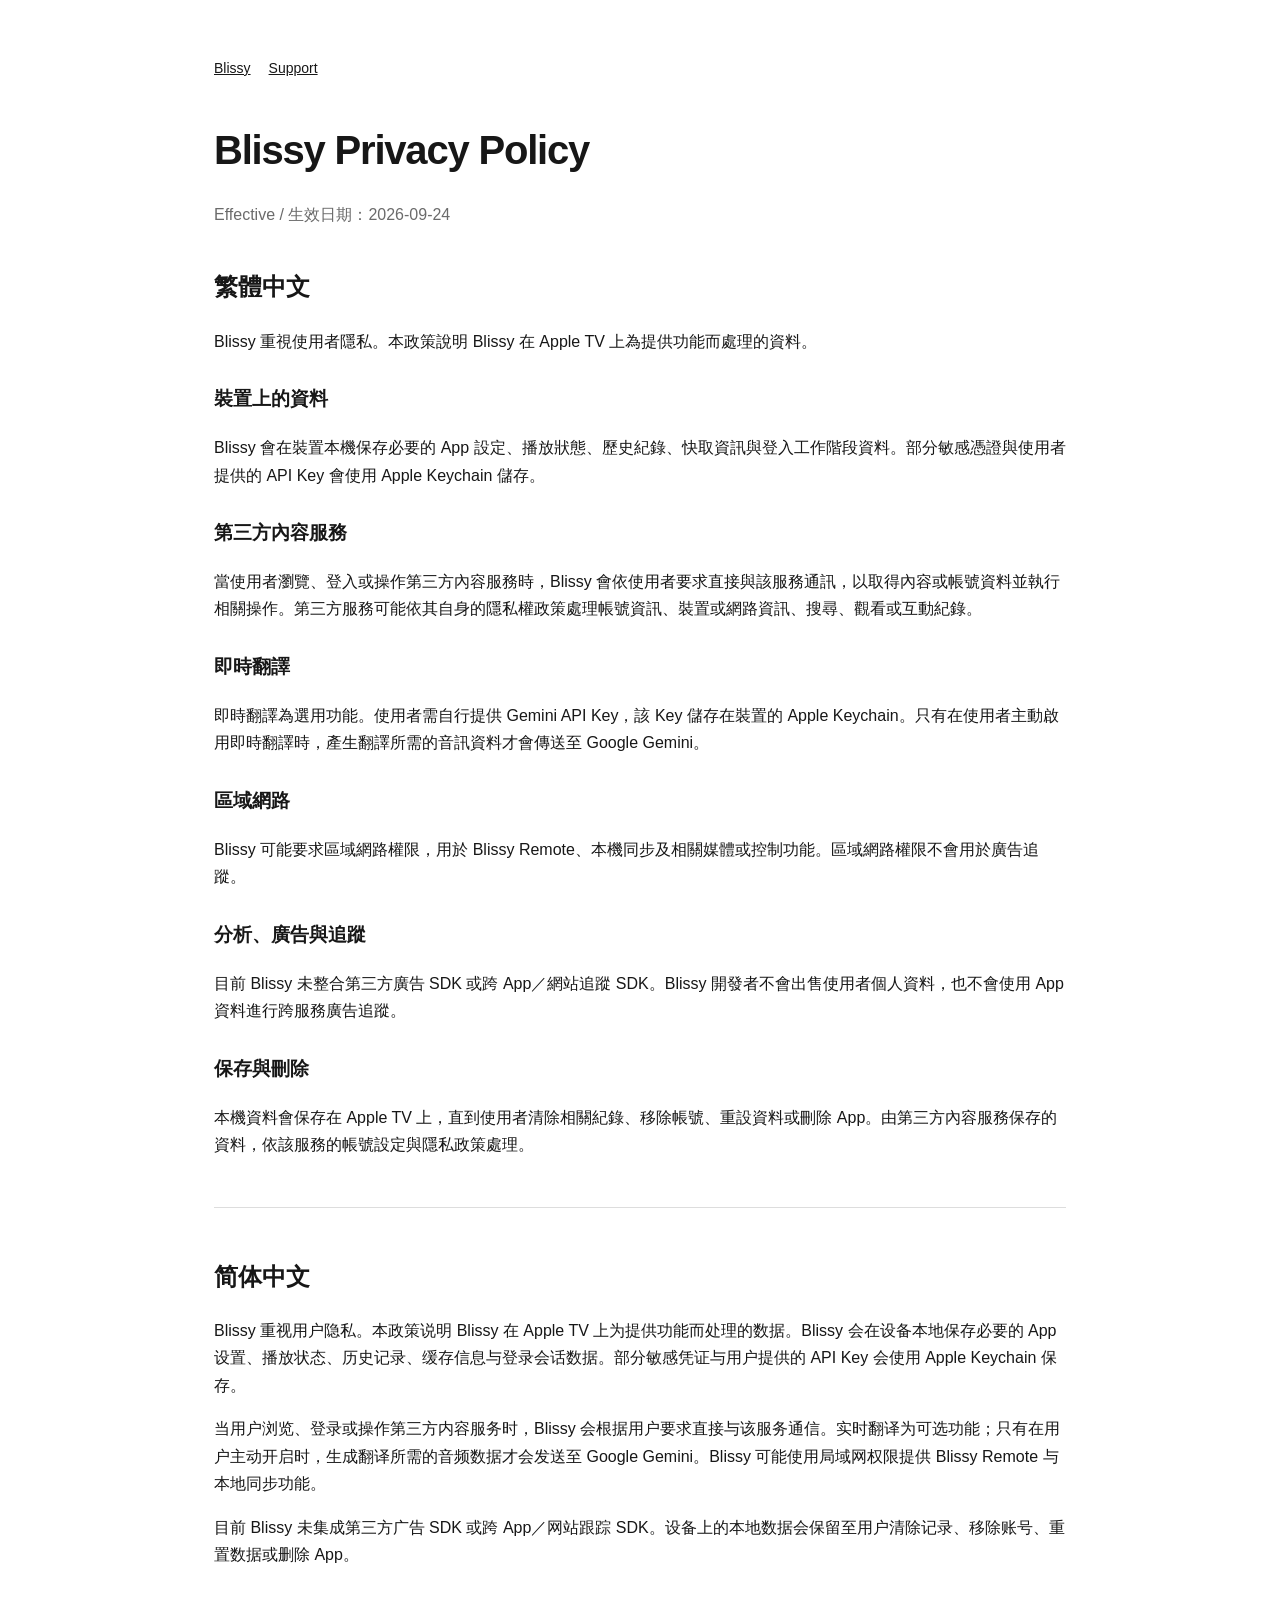
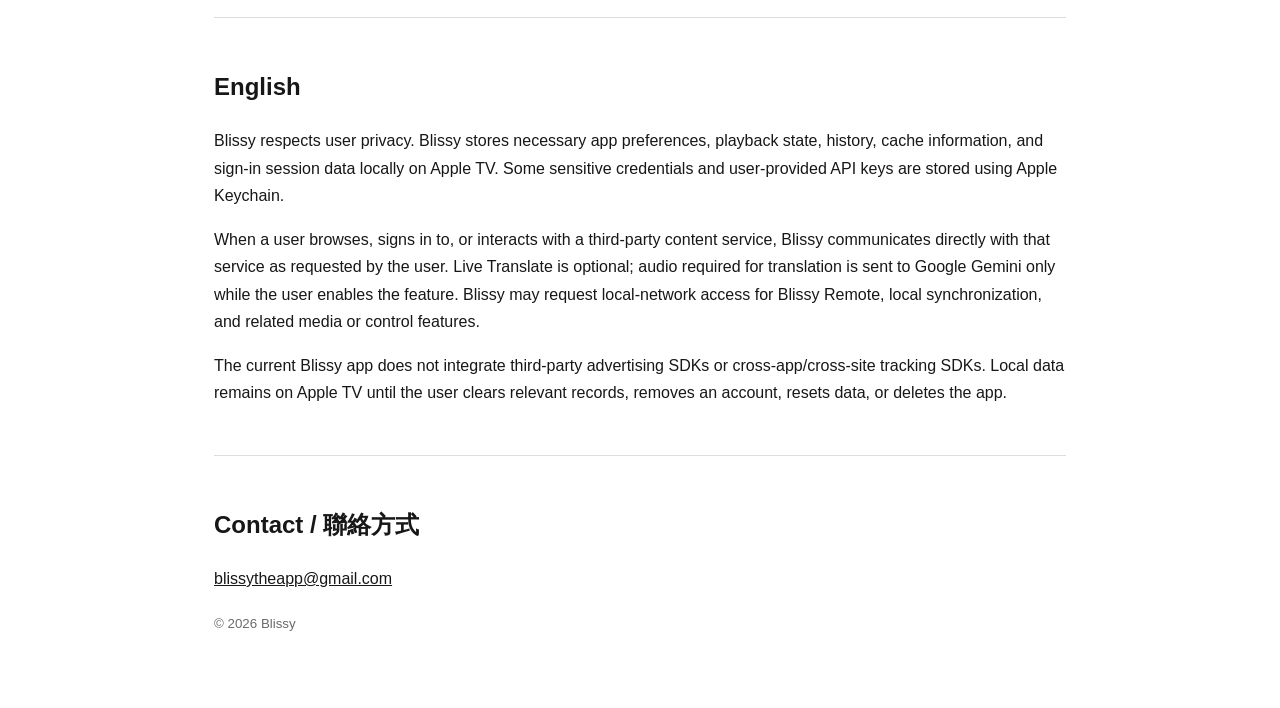
==== privacy.html @ efa43791 "Publish Blissy support and privacy pages" ====
<!doctype html>
<html lang="zh-Hant">
<head>
<meta charset="utf-8">
<meta name="viewport" content="width=device-width,initial-scale=1">
<meta name="description" content="Blissy privacy policy.">
<title>Blissy Privacy Policy</title>
<style>
:root{color-scheme:light dark}
*{box-sizing:border-box}
body{font-family:-apple-system,BlinkMacSystemFont,"SF Pro Text","Segoe UI",sans-serif;max-width:900px;margin:0 auto;padding:56px 24px;line-height:1.72;background:#fff;color:#171717}
nav{margin-bottom:36px;font-size:14px}nav a{margin-right:18px}
h1{font-size:40px;letter-spacing:-.03em;margin:0 0 6px}
h2{margin-top:38px}h3{margin-top:28px}
hr{margin:48px 0;border:0;border-top:1px solid #ddd}
small,.muted{color:#6b6b6b}
a{color:inherit}
@media(prefers-color-scheme:dark){body{background:#0b0b0b;color:#f3f3f3}hr{border-color:#333}small,.muted{color:#aaa}}
</style>
</head>
<body>
<nav><a href="index.html">Blissy</a><a href="support.html">Support</a></nav>
<h1>Blissy Privacy Policy</h1>
<p class="muted">Effective / 生效日期：2026-09-24</p>

<h2>繁體中文</h2>
<p>Blissy 重視使用者隱私。本政策說明 Blissy 在 Apple TV 上為提供功能而處理的資料。</p>
<h3>裝置上的資料</h3>
<p>Blissy 會在裝置本機保存必要的 App 設定、播放狀態、歷史紀錄、快取資訊與登入工作階段資料。部分敏感憑證與使用者提供的 API Key 會使用 Apple Keychain 儲存。</p>
<h3>第三方內容服務</h3>
<p>當使用者瀏覽、登入或操作第三方內容服務時，Blissy 會依使用者要求直接與該服務通訊，以取得內容或帳號資料並執行相關操作。第三方服務可能依其自身的隱私權政策處理帳號資訊、裝置或網路資訊、搜尋、觀看或互動紀錄。</p>
<h3>即時翻譯</h3>
<p>即時翻譯為選用功能。使用者需自行提供 Gemini API Key，該 Key 儲存在裝置的 Apple Keychain。只有在使用者主動啟用即時翻譯時，產生翻譯所需的音訊資料才會傳送至 Google Gemini。</p>
<h3>區域網路</h3>
<p>Blissy 可能要求區域網路權限，用於 Blissy Remote、本機同步及相關媒體或控制功能。區域網路權限不會用於廣告追蹤。</p>
<h3>分析、廣告與追蹤</h3>
<p>目前 Blissy 未整合第三方廣告 SDK 或跨 App／網站追蹤 SDK。Blissy 開發者不會出售使用者個人資料，也不會使用 App 資料進行跨服務廣告追蹤。</p>
<h3>保存與刪除</h3>
<p>本機資料會保存在 Apple TV 上，直到使用者清除相關紀錄、移除帳號、重設資料或刪除 App。由第三方內容服務保存的資料，依該服務的帳號設定與隱私政策處理。</p>

<hr>
<h2>简体中文</h2>
<p>Blissy 重视用户隐私。本政策说明 Blissy 在 Apple TV 上为提供功能而处理的数据。Blissy 会在设备本地保存必要的 App 设置、播放状态、历史记录、缓存信息与登录会话数据。部分敏感凭证与用户提供的 API Key 会使用 Apple Keychain 保存。</p>
<p>当用户浏览、登录或操作第三方内容服务时，Blissy 会根据用户要求直接与该服务通信。实时翻译为可选功能；只有在用户主动开启时，生成翻译所需的音频数据才会发送至 Google Gemini。Blissy 可能使用局域网权限提供 Blissy Remote 与本地同步功能。</p>
<p>目前 Blissy 未集成第三方广告 SDK 或跨 App／网站跟踪 SDK。设备上的本地数据会保留至用户清除记录、移除账号、重置数据或删除 App。</p>

<hr>
<h2>English</h2>
<p>Blissy respects user privacy. Blissy stores necessary app preferences, playback state, history, cache information, and sign-in session data locally on Apple TV. Some sensitive credentials and user-provided API keys are stored using Apple Keychain.</p>
<p>When a user browses, signs in to, or interacts with a third-party content service, Blissy communicates directly with that service as requested by the user. Live Translate is optional; audio required for translation is sent to Google Gemini only while the user enables the feature. Blissy may request local-network access for Blissy Remote, local synchronization, and related media or control features.</p>
<p>The current Blissy app does not integrate third-party advertising SDKs or cross-app/cross-site tracking SDKs. Local data remains on Apple TV until the user clears relevant records, removes an account, resets data, or deletes the app.</p>

<hr>
<h2>Contact / 聯絡方式</h2>
<p><a href="mailto:blissytheapp@gmail.com">blissytheapp@gmail.com</a></p>
<p><small>© 2026 Blissy</small></p>
</body>
</html>
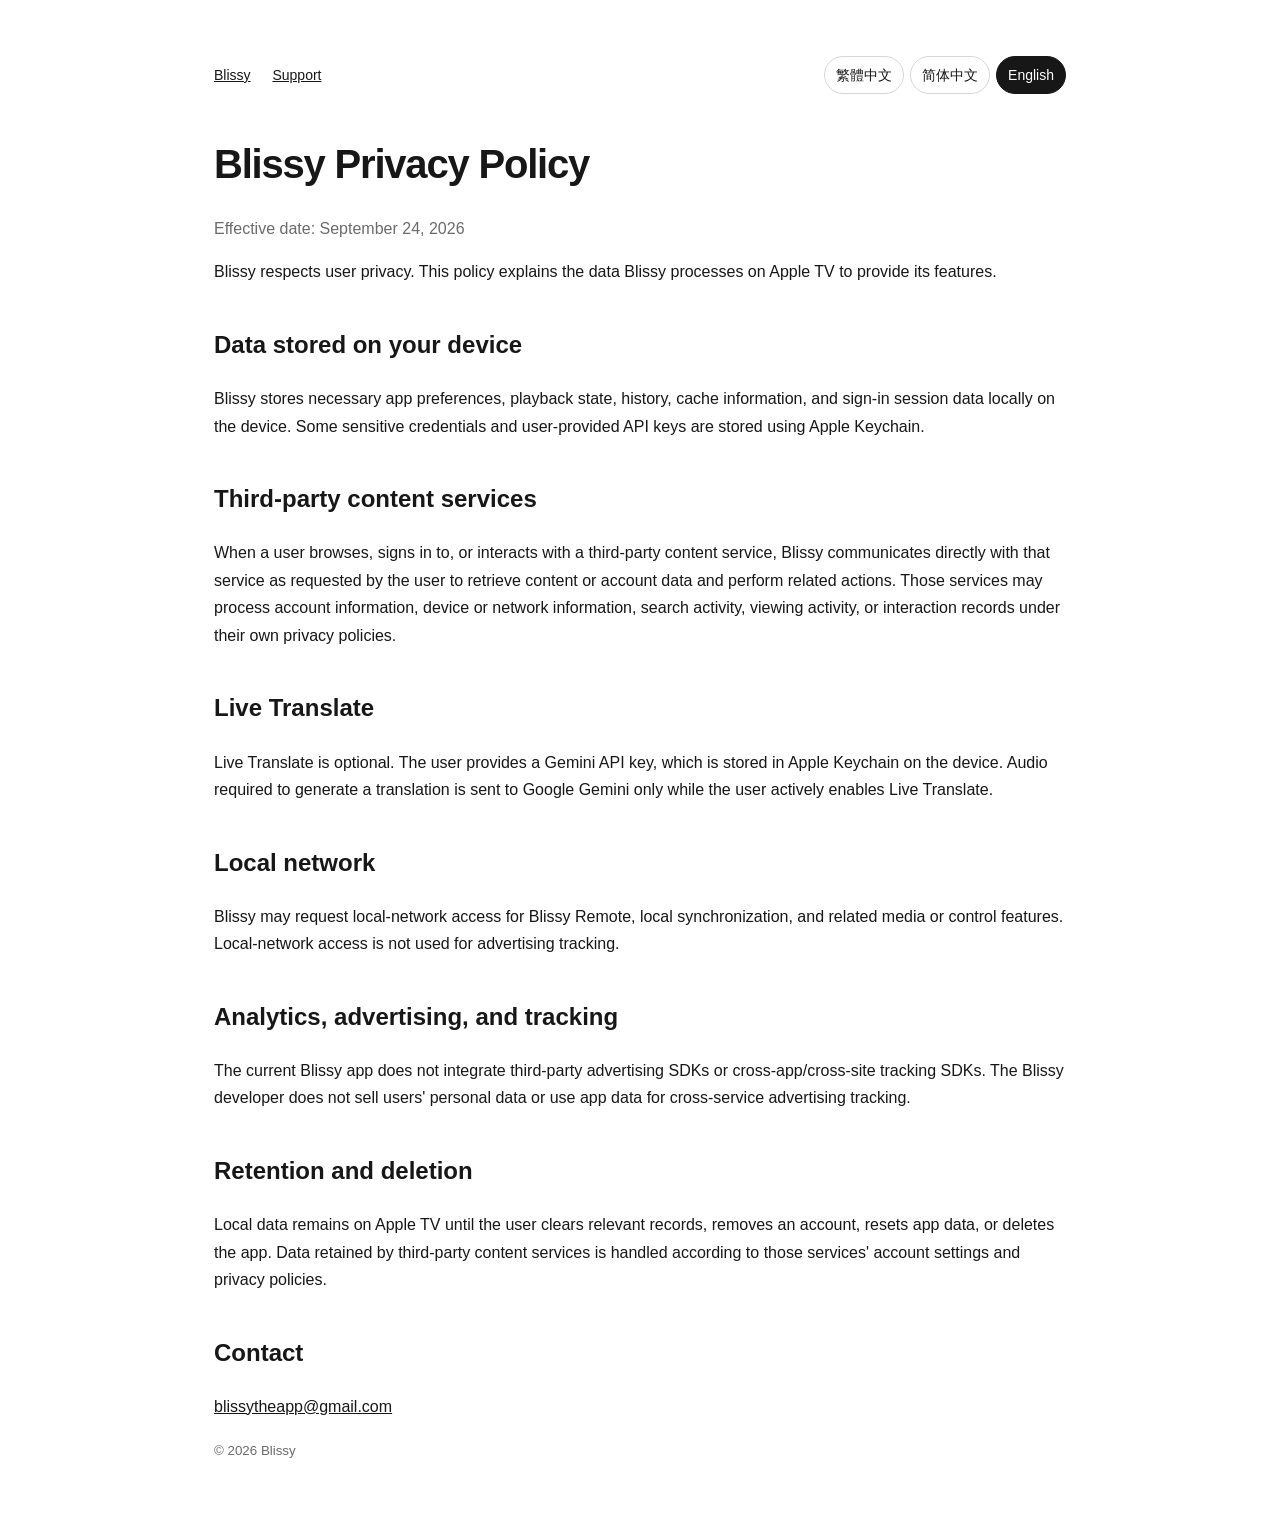
==== commit 7db0a01c: "Fix support and privacy localization" ====
--- a/privacy.html
+++ b/privacy.html
@@ -4,55 +4,136 @@
 <meta charset="utf-8">
 <meta name="viewport" content="width=device-width,initial-scale=1">
 <meta name="description" content="Blissy privacy policy.">
-<title>Blissy Privacy Policy</title>
+<title>Blissy 隱私權政策</title>
 <style>
 :root{color-scheme:light dark}
 *{box-sizing:border-box}
 body{font-family:-apple-system,BlinkMacSystemFont,"SF Pro Text","Segoe UI",sans-serif;max-width:900px;margin:0 auto;padding:56px 24px;line-height:1.72;background:#fff;color:#171717}
-nav{margin-bottom:36px;font-size:14px}nav a{margin-right:18px}
+nav{display:flex;align-items:center;justify-content:space-between;gap:20px;margin-bottom:36px;font-size:14px}
+nav .links a{margin-right:18px}
+.lang-switcher{display:flex;gap:6px;flex-wrap:wrap}
+.lang-switcher button{font:inherit;border:1px solid #d7d7d7;background:transparent;color:inherit;border-radius:999px;padding:6px 11px;cursor:pointer}
+.lang-switcher button[aria-pressed="true"]{background:#171717;color:#fff;border-color:#171717}
 h1{font-size:40px;letter-spacing:-.03em;margin:0 0 6px}
 h2{margin-top:38px}h3{margin-top:28px}
-hr{margin:48px 0;border:0;border-top:1px solid #ddd}
 small,.muted{color:#6b6b6b}
 a{color:inherit}
-@media(prefers-color-scheme:dark){body{background:#0b0b0b;color:#f3f3f3}hr{border-color:#333}small,.muted{color:#aaa}}
+[hidden]{display:none!important}
+@media(max-width:640px){nav{align-items:flex-start;flex-direction:column}.lang-switcher{width:100%}}
+@media(prefers-color-scheme:dark){
+body{background:#0b0b0b;color:#f3f3f3}.muted,small{color:#aaa}
+.lang-switcher button{border-color:#3b3b3b}.lang-switcher button[aria-pressed="true"]{background:#f3f3f3;color:#111;border-color:#f3f3f3}
+}
 </style>
 </head>
 <body>
-<nav><a href="index.html">Blissy</a><a href="support.html">Support</a></nav>
-<h1>Blissy Privacy Policy</h1>
-<p class="muted">Effective / 生效日期：2026-09-24</p>
+<nav>
+  <div class="links"><a href="index.html">Blissy</a> <a id="support-link" href="support.html">支援</a></div>
+  <div class="lang-switcher" aria-label="Language">
+    <button type="button" data-lang="zh-Hant" aria-pressed="true">繁體中文</button>
+    <button type="button" data-lang="zh-Hans" aria-pressed="false">简体中文</button>
+    <button type="button" data-lang="en" aria-pressed="false">English</button>
+  </div>
+</nav>
 
-<h2>繁體中文</h2>
-<p>Blissy 重視使用者隱私。本政策說明 Blissy 在 Apple TV 上為提供功能而處理的資料。</p>
-<h3>裝置上的資料</h3>
-<p>Blissy 會在裝置本機保存必要的 App 設定、播放狀態、歷史紀錄、快取資訊與登入工作階段資料。部分敏感憑證與使用者提供的 API Key 會使用 Apple Keychain 儲存。</p>
-<h3>第三方內容服務</h3>
-<p>當使用者瀏覽、登入或操作第三方內容服務時，Blissy 會依使用者要求直接與該服務通訊，以取得內容或帳號資料並執行相關操作。第三方服務可能依其自身的隱私權政策處理帳號資訊、裝置或網路資訊、搜尋、觀看或互動紀錄。</p>
-<h3>即時翻譯</h3>
-<p>即時翻譯為選用功能。使用者需自行提供 Gemini API Key，該 Key 儲存在裝置的 Apple Keychain。只有在使用者主動啟用即時翻譯時，產生翻譯所需的音訊資料才會傳送至 Google Gemini。</p>
-<h3>區域網路</h3>
-<p>Blissy 可能要求區域網路權限，用於 Blissy Remote、本機同步及相關媒體或控制功能。區域網路權限不會用於廣告追蹤。</p>
-<h3>分析、廣告與追蹤</h3>
-<p>目前 Blissy 未整合第三方廣告 SDK 或跨 App／網站追蹤 SDK。Blissy 開發者不會出售使用者個人資料，也不會使用 App 資料進行跨服務廣告追蹤。</p>
-<h3>保存與刪除</h3>
-<p>本機資料會保存在 Apple TV 上，直到使用者清除相關紀錄、移除帳號、重設資料或刪除 App。由第三方內容服務保存的資料，依該服務的帳號設定與隱私政策處理。</p>
+<main>
+<section data-section-lang="zh-Hant">
+  <h1>Blissy 隱私權政策</h1>
+  <p class="muted">生效日期：2026-09-24</p>
+  <p>Blissy 重視使用者隱私。本政策說明 Blissy 在 Apple TV 上為提供功能而處理的資料。</p>
+  <h2>裝置上的資料</h2>
+  <p>Blissy 會在裝置本機保存必要的 App 設定、播放狀態、歷史紀錄、快取資訊與登入工作階段資料。部分敏感憑證與使用者提供的 API Key 會使用 Apple Keychain 儲存。</p>
+  <h2>第三方內容服務</h2>
+  <p>當使用者瀏覽、登入或操作第三方內容服務時，Blissy 會依使用者要求直接與該服務通訊，以取得內容或帳號資料並執行相關操作。第三方服務可能依其自身的隱私權政策處理帳號資訊、裝置或網路資訊、搜尋、觀看或互動紀錄。</p>
+  <h2>即時翻譯</h2>
+  <p>即時翻譯為選用功能。使用者需自行提供 Gemini API Key，該 Key 儲存在裝置的 Apple Keychain。只有在使用者主動啟用即時翻譯時，產生翻譯所需的音訊資料才會傳送至 Google Gemini。</p>
+  <h2>區域網路</h2>
+  <p>Blissy 可能要求區域網路權限，用於 Blissy Remote、本機同步及相關媒體或控制功能。區域網路權限不會用於廣告追蹤。</p>
+  <h2>分析、廣告與追蹤</h2>
+  <p>目前 Blissy 未整合第三方廣告 SDK 或跨 App／網站追蹤 SDK。Blissy 開發者不會出售使用者個人資料，也不會使用 App 資料進行跨服務廣告追蹤。</p>
+  <h2>保存與刪除</h2>
+  <p>本機資料會保存在 Apple TV 上，直到使用者清除相關紀錄、移除帳號、重設資料或刪除 App。由第三方內容服務保存的資料，依該服務的帳號設定與隱私政策處理。</p>
+  <h2>聯絡方式</h2>
+  <p><a href="mailto:blissytheapp@gmail.com">blissytheapp@gmail.com</a></p>
+</section>
 
-<hr>
-<h2>简体中文</h2>
-<p>Blissy 重视用户隐私。本政策说明 Blissy 在 Apple TV 上为提供功能而处理的数据。Blissy 会在设备本地保存必要的 App 设置、播放状态、历史记录、缓存信息与登录会话数据。部分敏感凭证与用户提供的 API Key 会使用 Apple Keychain 保存。</p>
-<p>当用户浏览、登录或操作第三方内容服务时，Blissy 会根据用户要求直接与该服务通信。实时翻译为可选功能；只有在用户主动开启时，生成翻译所需的音频数据才会发送至 Google Gemini。Blissy 可能使用局域网权限提供 Blissy Remote 与本地同步功能。</p>
-<p>目前 Blissy 未集成第三方广告 SDK 或跨 App／网站跟踪 SDK。设备上的本地数据会保留至用户清除记录、移除账号、重置数据或删除 App。</p>
+<section data-section-lang="zh-Hans" hidden>
+  <h1>Blissy 隐私政策</h1>
+  <p class="muted">生效日期：2026-09-24</p>
+  <p>Blissy 重视用户隐私。本政策说明 Blissy 在 Apple TV 上为提供功能而处理的数据。</p>
+  <h2>设备上的数据</h2>
+  <p>Blissy 会在设备本地保存必要的 App 设置、播放状态、历史记录、缓存信息与登录会话数据。部分敏感凭证与用户提供的 API Key 会使用 Apple Keychain 保存。</p>
+  <h2>第三方内容服务</h2>
+  <p>当用户浏览、登录或操作第三方内容服务时，Blissy 会根据用户要求直接与该服务通信，以获取内容或账号数据并执行相关操作。第三方服务可能根据其自身隐私政策处理账号信息、设备或网络信息、搜索、观看或互动记录。</p>
+  <h2>实时翻译</h2>
+  <p>实时翻译为可选功能。用户需自行提供 Gemini API Key，该 Key 保存在设备的 Apple Keychain 中。只有在用户主动开启实时翻译时，生成翻译所需的音频数据才会发送至 Google Gemini。</p>
+  <h2>局域网</h2>
+  <p>Blissy 可能请求局域网权限，用于 Blissy Remote、本地同步及相关媒体或控制功能。局域网权限不会用于广告跟踪。</p>
+  <h2>分析、广告与跟踪</h2>
+  <p>目前 Blissy 未集成第三方广告 SDK 或跨 App／网站跟踪 SDK。Blissy 开发者不会出售用户个人数据，也不会使用 App 数据进行跨服务广告跟踪。</p>
+  <h2>保存与删除</h2>
+  <p>本地数据会保存在 Apple TV 上，直到用户清除相关记录、移除账号、重置数据或删除 App。由第三方内容服务保存的数据，按照该服务的账号设置与隐私政策处理。</p>
+  <h2>联系方式</h2>
+  <p><a href="mailto:blissytheapp@gmail.com">blissytheapp@gmail.com</a></p>
+</section>
 
-<hr>
-<h2>English</h2>
-<p>Blissy respects user privacy. Blissy stores necessary app preferences, playback state, history, cache information, and sign-in session data locally on Apple TV. Some sensitive credentials and user-provided API keys are stored using Apple Keychain.</p>
-<p>When a user browses, signs in to, or interacts with a third-party content service, Blissy communicates directly with that service as requested by the user. Live Translate is optional; audio required for translation is sent to Google Gemini only while the user enables the feature. Blissy may request local-network access for Blissy Remote, local synchronization, and related media or control features.</p>
-<p>The current Blissy app does not integrate third-party advertising SDKs or cross-app/cross-site tracking SDKs. Local data remains on Apple TV until the user clears relevant records, removes an account, resets data, or deletes the app.</p>
+<section data-section-lang="en" hidden>
+  <h1>Blissy Privacy Policy</h1>
+  <p class="muted">Effective date: September 24, 2026</p>
+  <p>Blissy respects user privacy. This policy explains the data Blissy processes on Apple TV to provide its features.</p>
+  <h2>Data stored on your device</h2>
+  <p>Blissy stores necessary app preferences, playback state, history, cache information, and sign-in session data locally on the device. Some sensitive credentials and user-provided API keys are stored using Apple Keychain.</p>
+  <h2>Third-party content services</h2>
+  <p>When a user browses, signs in to, or interacts with a third-party content service, Blissy communicates directly with that service as requested by the user to retrieve content or account data and perform related actions. Those services may process account information, device or network information, search activity, viewing activity, or interaction records under their own privacy policies.</p>
+  <h2>Live Translate</h2>
+  <p>Live Translate is optional. The user provides a Gemini API key, which is stored in Apple Keychain on the device. Audio required to generate a translation is sent to Google Gemini only while the user actively enables Live Translate.</p>
+  <h2>Local network</h2>
+  <p>Blissy may request local-network access for Blissy Remote, local synchronization, and related media or control features. Local-network access is not used for advertising tracking.</p>
+  <h2>Analytics, advertising, and tracking</h2>
+  <p>The current Blissy app does not integrate third-party advertising SDKs or cross-app/cross-site tracking SDKs. The Blissy developer does not sell users' personal data or use app data for cross-service advertising tracking.</p>
+  <h2>Retention and deletion</h2>
+  <p>Local data remains on Apple TV until the user clears relevant records, removes an account, resets app data, or deletes the app. Data retained by third-party content services is handled according to those services' account settings and privacy policies.</p>
+  <h2>Contact</h2>
+  <p><a href="mailto:blissytheapp@gmail.com">blissytheapp@gmail.com</a></p>
+</section>
+</main>
 
-<hr>
-<h2>Contact / 聯絡方式</h2>
-<p><a href="mailto:blissytheapp@gmail.com">blissytheapp@gmail.com</a></p>
 <p><small>© 2026 Blissy</small></p>
+
+<script>
+(() => {
+  const sections = [...document.querySelectorAll("[data-section-lang]")];
+  const buttons = [...document.querySelectorAll("[data-lang]")];
+  const supportLink = document.getElementById("support-link");
+  const labels = {
+    "zh-Hant": {title:"Blissy 隱私權政策", support:"支援"},
+    "zh-Hans": {title:"Blissy 隐私政策", support:"支持"},
+    "en": {title:"Blissy Privacy Policy", support:"Support"}
+  };
+
+  function normalize(value){
+    const v = (value || "").toLowerCase();
+    if (v.startsWith("zh-hant") || v.startsWith("zh-tw") || v.startsWith("zh-hk") || v.startsWith("zh-mo")) return "zh-Hant";
+    if (v.startsWith("zh")) return "zh-Hans";
+    return "en";
+  }
+
+  function setLanguage(lang, persist){
+    const chosen = labels[lang] ? lang : "en";
+    document.documentElement.lang = chosen;
+    document.title = labels[chosen].title;
+    supportLink.textContent = labels[chosen].support;
+    sections.forEach(section => { section.hidden = section.dataset.sectionLang !== chosen; });
+    buttons.forEach(button => { button.setAttribute("aria-pressed", String(button.dataset.lang === chosen)); });
+    if (persist) { try { localStorage.setItem("blissy-language", chosen); } catch (_) {} }
+  }
+
+  let saved = null;
+  try { saved = localStorage.getItem("blissy-language"); } catch (_) {}
+  const detected = saved || normalize((navigator.languages && navigator.languages[0]) || navigator.language);
+  setLanguage(detected, false);
+  buttons.forEach(button => button.addEventListener("click", () => setLanguage(button.dataset.lang, true)));
+})();
+</script>
 </body>
 </html>
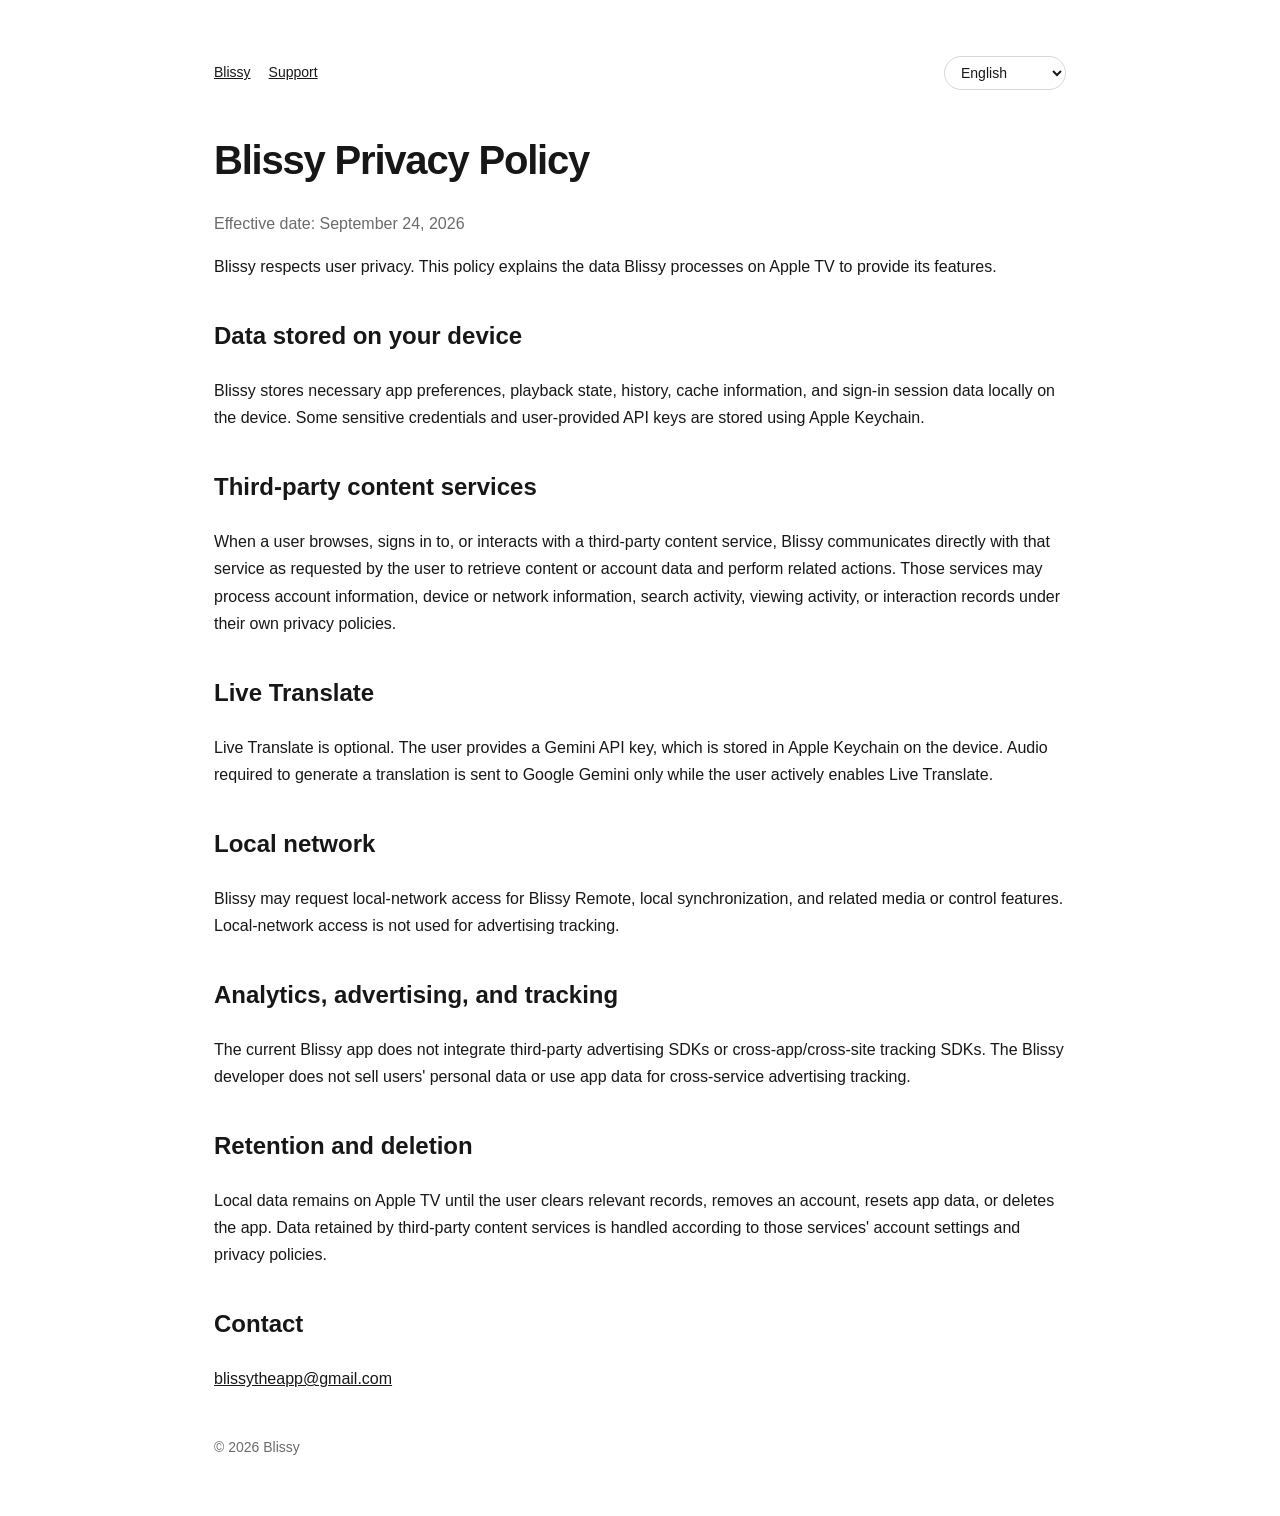
==== commit 1afa5f8e: "Unify site language switching" ====
--- a/privacy.html
+++ b/privacy.html
@@ -5,135 +5,47 @@
 <meta name="viewport" content="width=device-width,initial-scale=1">
 <meta name="description" content="Blissy privacy policy.">
 <title>Blissy 隱私權政策</title>
-<style>
-:root{color-scheme:light dark}
-*{box-sizing:border-box}
-body{font-family:-apple-system,BlinkMacSystemFont,"SF Pro Text","Segoe UI",sans-serif;max-width:900px;margin:0 auto;padding:56px 24px;line-height:1.72;background:#fff;color:#171717}
-nav{display:flex;align-items:center;justify-content:space-between;gap:20px;margin-bottom:36px;font-size:14px}
-nav .links a{margin-right:18px}
-.lang-switcher{display:flex;gap:6px;flex-wrap:wrap}
-.lang-switcher button{font:inherit;border:1px solid #d7d7d7;background:transparent;color:inherit;border-radius:999px;padding:6px 11px;cursor:pointer}
-.lang-switcher button[aria-pressed="true"]{background:#171717;color:#fff;border-color:#171717}
-h1{font-size:40px;letter-spacing:-.03em;margin:0 0 6px}
-h2{margin-top:38px}h3{margin-top:28px}
-small,.muted{color:#6b6b6b}
-a{color:inherit}
-[hidden]{display:none!important}
-@media(max-width:640px){nav{align-items:flex-start;flex-direction:column}.lang-switcher{width:100%}}
-@media(prefers-color-scheme:dark){
-body{background:#0b0b0b;color:#f3f3f3}.muted,small{color:#aaa}
-.lang-switcher button{border-color:#3b3b3b}.lang-switcher button[aria-pressed="true"]{background:#f3f3f3;color:#111;border-color:#f3f3f3}
-}
-</style>
+<link rel="stylesheet" href="site.css">
 </head>
-<body>
+<body data-page="privacy">
 <nav>
-  <div class="links"><a href="index.html">Blissy</a> <a id="support-link" href="support.html">支援</a></div>
-  <div class="lang-switcher" aria-label="Language">
-    <button type="button" data-lang="zh-Hant" aria-pressed="true">繁體中文</button>
-    <button type="button" data-lang="zh-Hans" aria-pressed="false">简体中文</button>
-    <button type="button" data-lang="en" aria-pressed="false">English</button>
+  <div class="links"><a href="index.html">Blissy</a><a href="support.html" data-i18n="navSupport">支援</a></div>
+  <div class="lang-switcher">
+    <select id="language-selector" data-i18n-aria-label="languageSelector" aria-label="語言">
+      <option value="zh-Hant">繁體中文</option>
+      <option value="zh-Hans">简体中文</option>
+      <option value="en">English</option>
+    </select>
   </div>
 </nav>
 
-<main>
-<section data-section-lang="zh-Hant">
-  <h1>Blissy 隱私權政策</h1>
-  <p class="muted">生效日期：2026-09-24</p>
-  <p>Blissy 重視使用者隱私。本政策說明 Blissy 在 Apple TV 上為提供功能而處理的資料。</p>
-  <h2>裝置上的資料</h2>
-  <p>Blissy 會在裝置本機保存必要的 App 設定、播放狀態、歷史紀錄、快取資訊與登入工作階段資料。部分敏感憑證與使用者提供的 API Key 會使用 Apple Keychain 儲存。</p>
-  <h2>第三方內容服務</h2>
-  <p>當使用者瀏覽、登入或操作第三方內容服務時，Blissy 會依使用者要求直接與該服務通訊，以取得內容或帳號資料並執行相關操作。第三方服務可能依其自身的隱私權政策處理帳號資訊、裝置或網路資訊、搜尋、觀看或互動紀錄。</p>
-  <h2>即時翻譯</h2>
-  <p>即時翻譯為選用功能。使用者需自行提供 Gemini API Key，該 Key 儲存在裝置的 Apple Keychain。只有在使用者主動啟用即時翻譯時，產生翻譯所需的音訊資料才會傳送至 Google Gemini。</p>
-  <h2>區域網路</h2>
-  <p>Blissy 可能要求區域網路權限，用於 Blissy Remote、本機同步及相關媒體或控制功能。區域網路權限不會用於廣告追蹤。</p>
-  <h2>分析、廣告與追蹤</h2>
-  <p>目前 Blissy 未整合第三方廣告 SDK 或跨 App／網站追蹤 SDK。Blissy 開發者不會出售使用者個人資料，也不會使用 App 資料進行跨服務廣告追蹤。</p>
-  <h2>保存與刪除</h2>
-  <p>本機資料會保存在 Apple TV 上，直到使用者清除相關紀錄、移除帳號、重設資料或刪除 App。由第三方內容服務保存的資料，依該服務的帳號設定與隱私政策處理。</p>
-  <h2>聯絡方式</h2>
-  <p><a href="mailto:blissytheapp@gmail.com">blissytheapp@gmail.com</a></p>
-</section>
+<h1 data-i18n="privacyPageTitle">Blissy 隱私權政策</h1>
+<p class="muted" data-i18n="privacyEffectiveDate">生效日期：2026-09-24</p>
+<p data-i18n="privacyIntro">Blissy 重視使用者隱私。本政策說明 Blissy 在 Apple TV 上為提供功能而處理的資料。</p>
 
-<section data-section-lang="zh-Hans" hidden>
-  <h1>Blissy 隐私政策</h1>
-  <p class="muted">生效日期：2026-09-24</p>
-  <p>Blissy 重视用户隐私。本政策说明 Blissy 在 Apple TV 上为提供功能而处理的数据。</p>
-  <h2>设备上的数据</h2>
-  <p>Blissy 会在设备本地保存必要的 App 设置、播放状态、历史记录、缓存信息与登录会话数据。部分敏感凭证与用户提供的 API Key 会使用 Apple Keychain 保存。</p>
-  <h2>第三方内容服务</h2>
-  <p>当用户浏览、登录或操作第三方内容服务时，Blissy 会根据用户要求直接与该服务通信，以获取内容或账号数据并执行相关操作。第三方服务可能根据其自身隐私政策处理账号信息、设备或网络信息、搜索、观看或互动记录。</p>
-  <h2>实时翻译</h2>
-  <p>实时翻译为可选功能。用户需自行提供 Gemini API Key，该 Key 保存在设备的 Apple Keychain 中。只有在用户主动开启实时翻译时，生成翻译所需的音频数据才会发送至 Google Gemini。</p>
-  <h2>局域网</h2>
-  <p>Blissy 可能请求局域网权限，用于 Blissy Remote、本地同步及相关媒体或控制功能。局域网权限不会用于广告跟踪。</p>
-  <h2>分析、广告与跟踪</h2>
-  <p>目前 Blissy 未集成第三方广告 SDK 或跨 App／网站跟踪 SDK。Blissy 开发者不会出售用户个人数据，也不会使用 App 数据进行跨服务广告跟踪。</p>
-  <h2>保存与删除</h2>
-  <p>本地数据会保存在 Apple TV 上，直到用户清除相关记录、移除账号、重置数据或删除 App。由第三方内容服务保存的数据，按照该服务的账号设置与隐私政策处理。</p>
-  <h2>联系方式</h2>
-  <p><a href="mailto:blissytheapp@gmail.com">blissytheapp@gmail.com</a></p>
-</section>
+<h2 data-i18n="privacyDeviceTitle">裝置上的資料</h2>
+<p data-i18n="privacyDeviceBody">Blissy 會在裝置本機保存必要的 App 設定、播放狀態、歷史紀錄、快取資訊與登入工作階段資料。部分敏感憑證與使用者提供的 API Key 會使用 Apple Keychain 儲存。</p>
 
-<section data-section-lang="en" hidden>
-  <h1>Blissy Privacy Policy</h1>
-  <p class="muted">Effective date: September 24, 2026</p>
-  <p>Blissy respects user privacy. This policy explains the data Blissy processes on Apple TV to provide its features.</p>
-  <h2>Data stored on your device</h2>
-  <p>Blissy stores necessary app preferences, playback state, history, cache information, and sign-in session data locally on the device. Some sensitive credentials and user-provided API keys are stored using Apple Keychain.</p>
-  <h2>Third-party content services</h2>
-  <p>When a user browses, signs in to, or interacts with a third-party content service, Blissy communicates directly with that service as requested by the user to retrieve content or account data and perform related actions. Those services may process account information, device or network information, search activity, viewing activity, or interaction records under their own privacy policies.</p>
-  <h2>Live Translate</h2>
-  <p>Live Translate is optional. The user provides a Gemini API key, which is stored in Apple Keychain on the device. Audio required to generate a translation is sent to Google Gemini only while the user actively enables Live Translate.</p>
-  <h2>Local network</h2>
-  <p>Blissy may request local-network access for Blissy Remote, local synchronization, and related media or control features. Local-network access is not used for advertising tracking.</p>
-  <h2>Analytics, advertising, and tracking</h2>
-  <p>The current Blissy app does not integrate third-party advertising SDKs or cross-app/cross-site tracking SDKs. The Blissy developer does not sell users' personal data or use app data for cross-service advertising tracking.</p>
-  <h2>Retention and deletion</h2>
-  <p>Local data remains on Apple TV until the user clears relevant records, removes an account, resets app data, or deletes the app. Data retained by third-party content services is handled according to those services' account settings and privacy policies.</p>
-  <h2>Contact</h2>
-  <p><a href="mailto:blissytheapp@gmail.com">blissytheapp@gmail.com</a></p>
-</section>
-</main>
+<h2 data-i18n="privacyThirdPartyTitle">第三方內容服務</h2>
+<p data-i18n="privacyThirdPartyBody">當使用者瀏覽、登入或操作第三方內容服務時，Blissy 會依使用者要求直接與該服務通訊，以取得內容或帳號資料並執行相關操作。第三方服務可能依其自身的隱私權政策處理帳號資訊、裝置或網路資訊、搜尋、觀看或互動紀錄。</p>
 
-<p><small>© 2026 Blissy</small></p>
+<h2 data-i18n="privacyTranslateTitle">即時翻譯</h2>
+<p data-i18n="privacyTranslateBody">即時翻譯為選用功能。使用者需自行提供 Gemini API Key，該 Key 儲存在裝置的 Apple Keychain。只有在使用者主動啟用即時翻譯時，產生翻譯所需的音訊資料才會傳送至 Google Gemini。</p>
 
-<script>
-(() => {
-  const sections = [...document.querySelectorAll("[data-section-lang]")];
-  const buttons = [...document.querySelectorAll("[data-lang]")];
-  const supportLink = document.getElementById("support-link");
-  const labels = {
-    "zh-Hant": {title:"Blissy 隱私權政策", support:"支援"},
-    "zh-Hans": {title:"Blissy 隐私政策", support:"支持"},
-    "en": {title:"Blissy Privacy Policy", support:"Support"}
-  };
+<h2 data-i18n="privacyNetworkTitle">區域網路</h2>
+<p data-i18n="privacyNetworkBody">Blissy 可能要求區域網路權限，用於 Blissy Remote、本機同步及相關媒體或控制功能。區域網路權限不會用於廣告追蹤。</p>
 
-  function normalize(value){
-    const v = (value || "").toLowerCase();
-    if (v.startsWith("zh-hant") || v.startsWith("zh-tw") || v.startsWith("zh-hk") || v.startsWith("zh-mo")) return "zh-Hant";
-    if (v.startsWith("zh")) return "zh-Hans";
-    return "en";
-  }
+<h2 data-i18n="privacyAnalyticsTitle">分析、廣告與追蹤</h2>
+<p data-i18n="privacyAnalyticsBody">目前 Blissy 未整合第三方廣告 SDK 或跨 App／網站追蹤 SDK。Blissy 開發者不會出售使用者個人資料，也不會使用 App 資料進行跨服務廣告追蹤。</p>
 
-  function setLanguage(lang, persist){
-    const chosen = labels[lang] ? lang : "en";
-    document.documentElement.lang = chosen;
-    document.title = labels[chosen].title;
-    supportLink.textContent = labels[chosen].support;
-    sections.forEach(section => { section.hidden = section.dataset.sectionLang !== chosen; });
-    buttons.forEach(button => { button.setAttribute("aria-pressed", String(button.dataset.lang === chosen)); });
-    if (persist) { try { localStorage.setItem("blissy-language", chosen); } catch (_) {} }
-  }
+<h2 data-i18n="privacyRetentionTitle">保存與刪除</h2>
+<p data-i18n="privacyRetentionBody">本機資料會保存在 Apple TV 上，直到使用者清除相關紀錄、移除帳號、重設資料或刪除 App。由第三方內容服務保存的資料，依該服務的帳號設定與隱私政策處理。</p>
 
-  let saved = null;
-  try { saved = localStorage.getItem("blissy-language"); } catch (_) {}
-  const detected = saved || normalize((navigator.languages && navigator.languages[0]) || navigator.language);
-  setLanguage(detected, false);
-  buttons.forEach(button => button.addEventListener("click", () => setLanguage(button.dataset.lang, true)));
-})();
-</script>
+<h2 data-i18n="privacyContactTitle">聯絡方式</h2>
+<p><a href="mailto:blissytheapp@gmail.com">blissytheapp@gmail.com</a></p>
+
+<footer>© 2026 Blissy</footer>
+
+<script src="site.js"></script>
 </body>
 </html>
--- a/site.css
+++ b/site.css
@@ -0,0 +1,23 @@
+:root{color-scheme:light dark}
+*{box-sizing:border-box}
+body{font-family:-apple-system,BlinkMacSystemFont,"SF Pro Text","Segoe UI",sans-serif;max-width:900px;margin:0 auto;padding:56px 24px;line-height:1.7;background:#fff;color:#171717}
+nav{display:flex;align-items:center;justify-content:space-between;gap:20px;margin-bottom:36px;font-size:14px}
+nav .links{display:flex;gap:18px;align-items:center}
+nav a,a{color:inherit}
+.lang-switcher{display:flex;align-items:center}
+.lang-switcher select{font:inherit;border:1px solid #d7d7d7;background:transparent;color:inherit;border-radius:999px;padding:7px 32px 7px 12px;cursor:pointer}
+h1{font-size:40px;letter-spacing:-.03em;margin:0 0 8px}
+h2{margin-top:36px}
+.lead{font-size:18px;color:#666;margin:0 0 32px}
+.muted,small,footer{color:#6b6b6b}
+.grid{display:grid;grid-template-columns:repeat(auto-fit,minmax(240px,1fr));gap:16px}
+.card{display:block;padding:22px 24px;border:1px solid #ddd;border-radius:18px;margin:22px 0;text-decoration:none;color:inherit}
+.grid .card{margin:0}
+.card h2{margin:0 0 8px;font-size:21px}
+.card p{margin:0;color:#666}
+footer{margin-top:44px;font-size:14px}
+@media(max-width:640px){nav{align-items:flex-start;flex-direction:column}.lang-switcher{width:100%}.lang-switcher select{width:100%}}
+@media(prefers-color-scheme:dark){
+body{background:#0b0b0b;color:#f3f3f3}.lead,.muted,small,footer,.card p{color:#aaa}.card{border-color:#333}
+.lang-switcher select{border-color:#3b3b3b}
+}
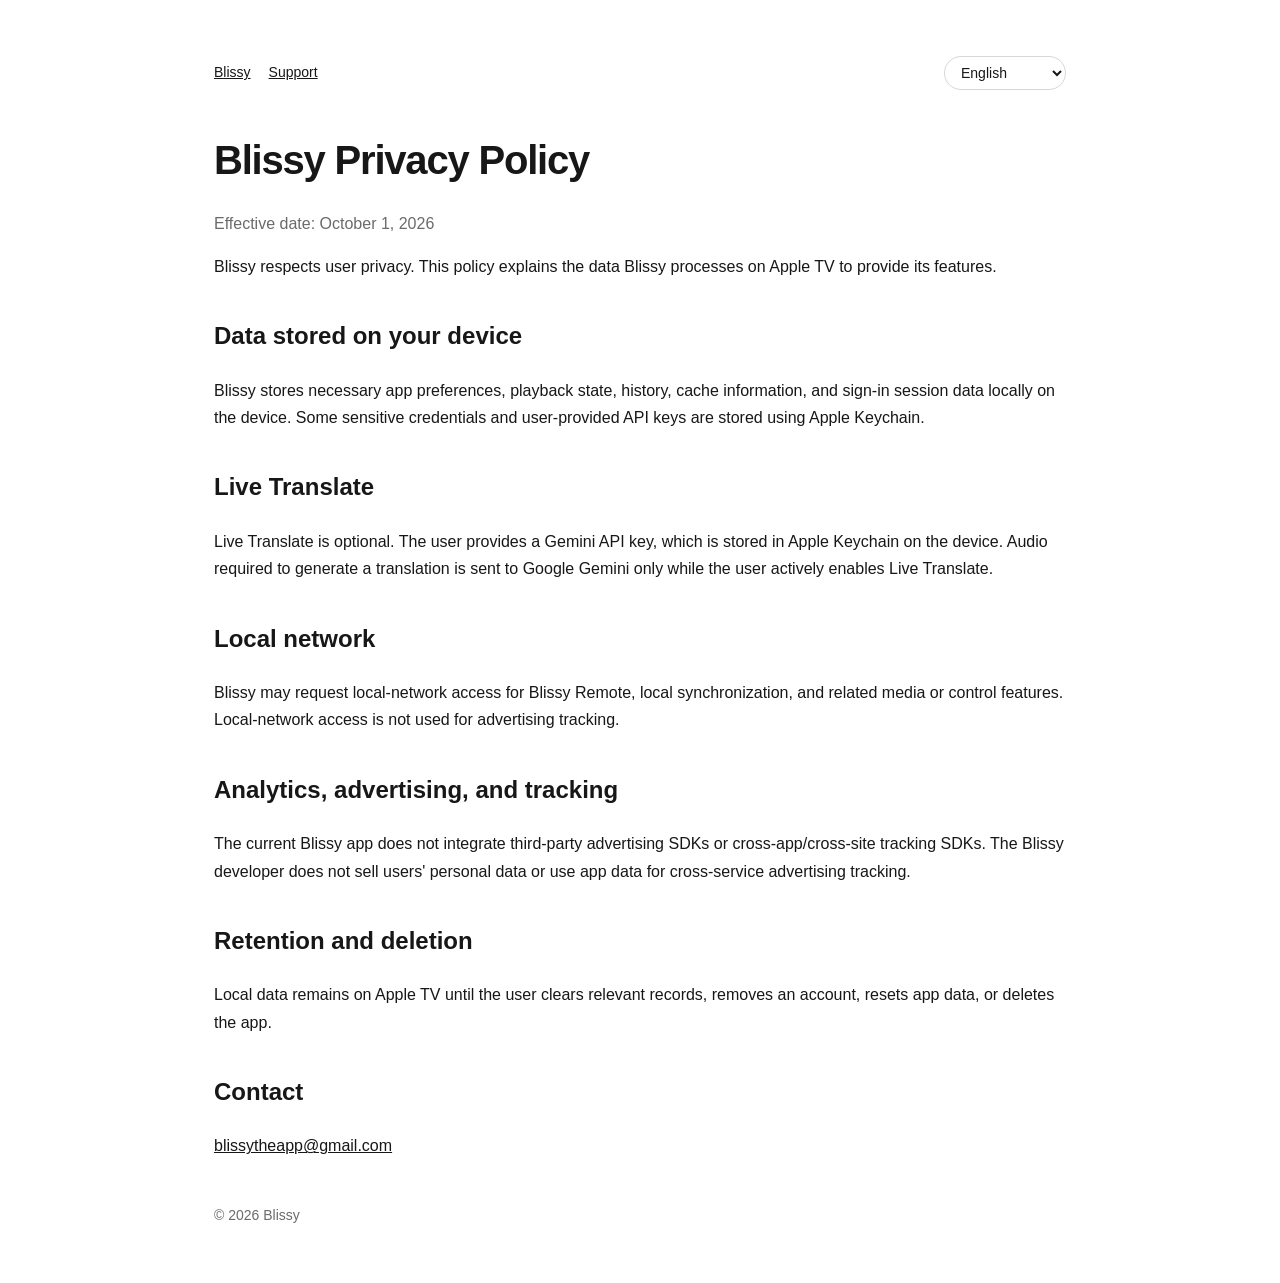
==== commit b3d9e5eb: "Remove third-party service privacy text" ====
--- a/privacy.html
+++ b/privacy.html
@@ -20,14 +20,11 @@
 </nav>
 
 <h1 data-i18n="privacyPageTitle">Blissy 隱私權政策</h1>
-<p class="muted" data-i18n="privacyEffectiveDate">生效日期：2026-09-24</p>
+<p class="muted" data-i18n="privacyEffectiveDate">生效日期：2026-10-01</p>
 <p data-i18n="privacyIntro">Blissy 重視使用者隱私。本政策說明 Blissy 在 Apple TV 上為提供功能而處理的資料。</p>
 
 <h2 data-i18n="privacyDeviceTitle">裝置上的資料</h2>
 <p data-i18n="privacyDeviceBody">Blissy 會在裝置本機保存必要的 App 設定、播放狀態、歷史紀錄、快取資訊與登入工作階段資料。部分敏感憑證與使用者提供的 API Key 會使用 Apple Keychain 儲存。</p>
-
-<h2 data-i18n="privacyThirdPartyTitle">第三方內容服務</h2>
-<p data-i18n="privacyThirdPartyBody">當使用者瀏覽、登入或操作第三方內容服務時，Blissy 會依使用者要求直接與該服務通訊，以取得內容或帳號資料並執行相關操作。第三方服務可能依其自身的隱私權政策處理帳號資訊、裝置或網路資訊、搜尋、觀看或互動紀錄。</p>
 
 <h2 data-i18n="privacyTranslateTitle">即時翻譯</h2>
 <p data-i18n="privacyTranslateBody">即時翻譯為選用功能。使用者需自行提供 Gemini API Key，該 Key 儲存在裝置的 Apple Keychain。只有在使用者主動啟用即時翻譯時，產生翻譯所需的音訊資料才會傳送至 Google Gemini。</p>
@@ -39,7 +36,7 @@
 <p data-i18n="privacyAnalyticsBody">目前 Blissy 未整合第三方廣告 SDK 或跨 App／網站追蹤 SDK。Blissy 開發者不會出售使用者個人資料，也不會使用 App 資料進行跨服務廣告追蹤。</p>
 
 <h2 data-i18n="privacyRetentionTitle">保存與刪除</h2>
-<p data-i18n="privacyRetentionBody">本機資料會保存在 Apple TV 上，直到使用者清除相關紀錄、移除帳號、重設資料或刪除 App。由第三方內容服務保存的資料，依該服務的帳號設定與隱私政策處理。</p>
+<p data-i18n="privacyRetentionBody">本機資料會保存在 Apple TV 上，直到使用者清除相關紀錄、移除帳號、重設資料或刪除 App。</p>
 
 <h2 data-i18n="privacyContactTitle">聯絡方式</h2>
 <p><a href="mailto:blissytheapp@gmail.com">blissytheapp@gmail.com</a></p>
